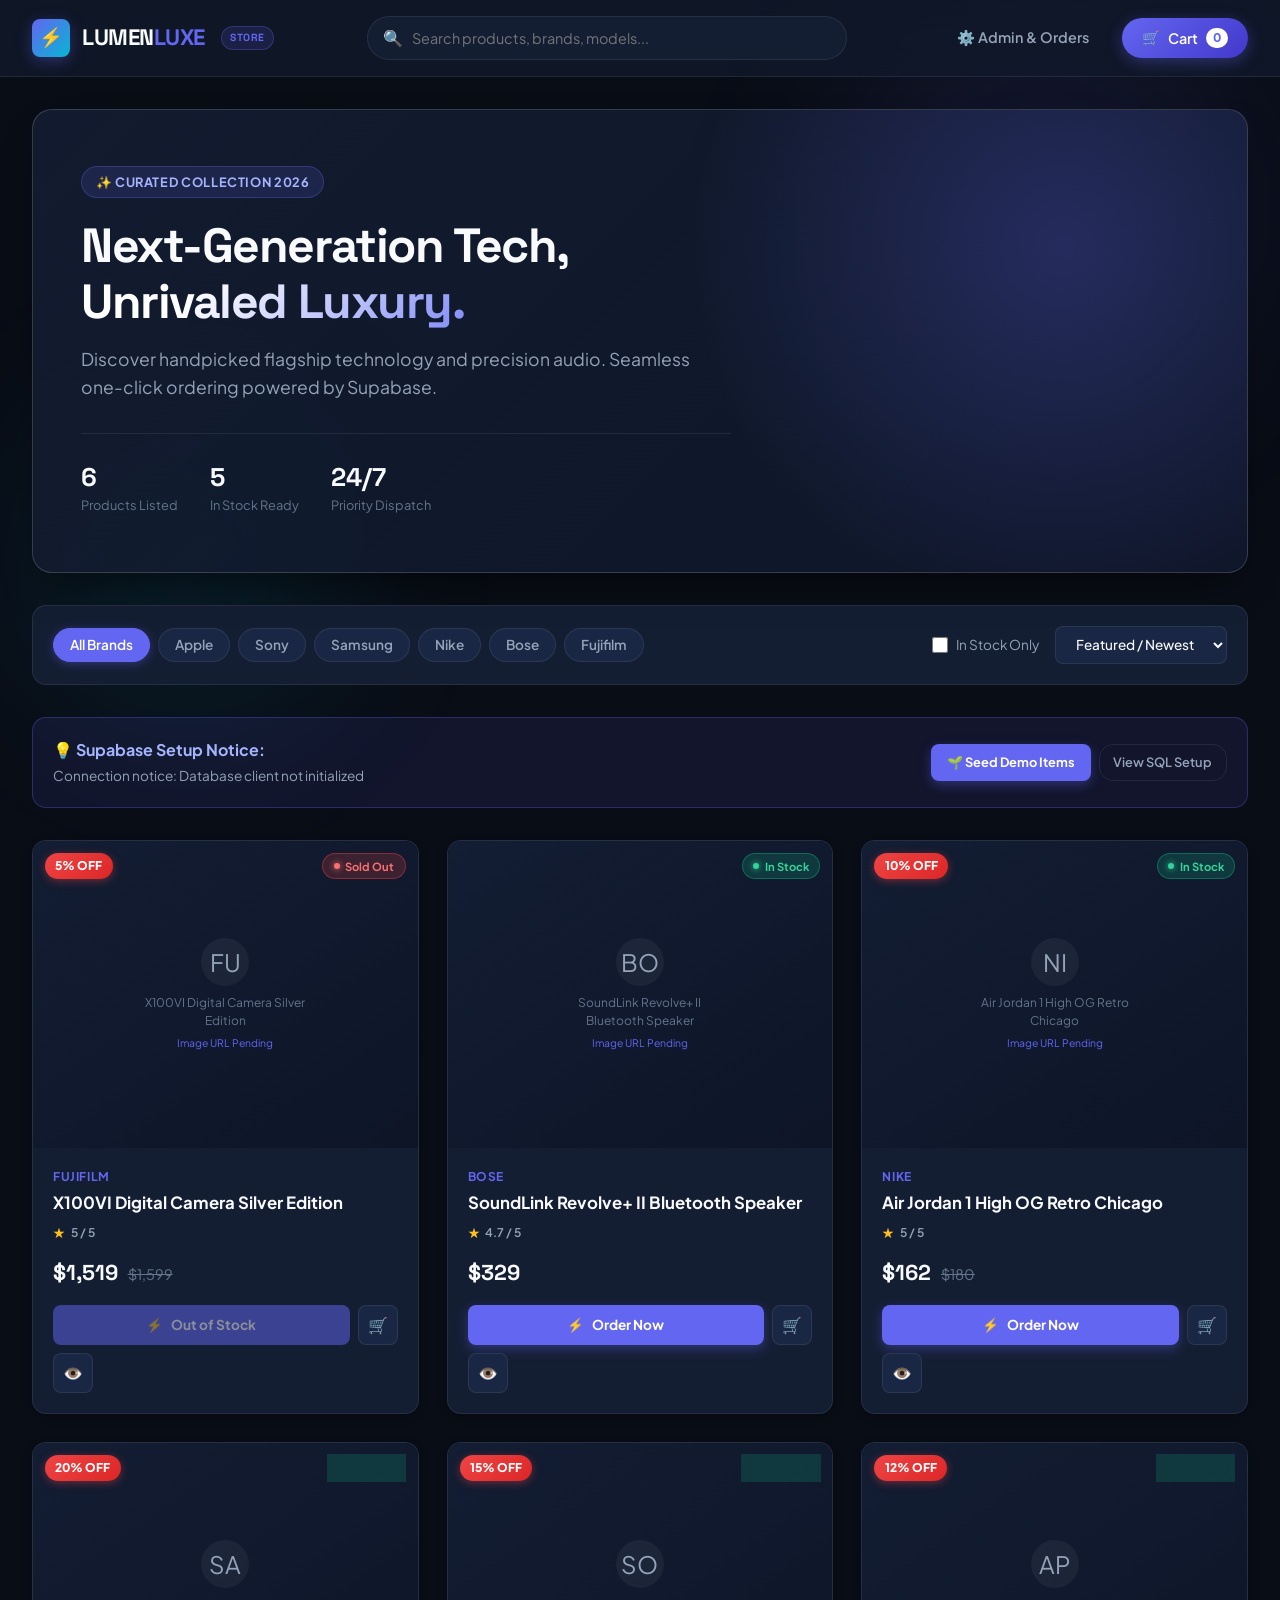
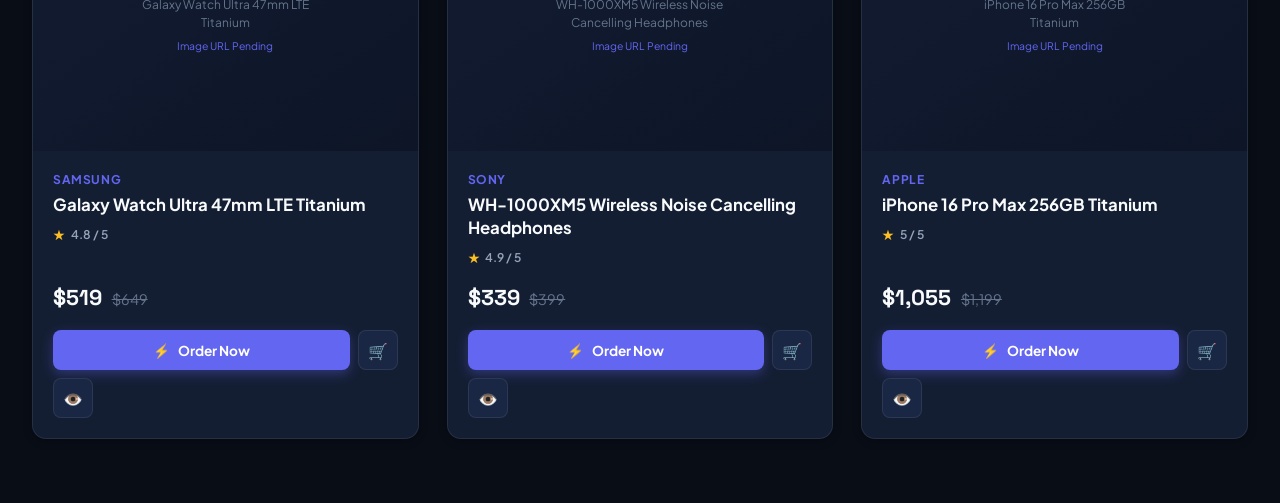
==== index.html @ a61d9be5 "complete" ====
<!DOCTYPE html>
<html lang="en">
<head>
  <meta charset="UTF-8">
  <meta name="viewport" content="width=device-width, initial-scale=1.0">
  <title>LUMEN LUXE | Premium Electronics & Curated Lifestyle</title>
  <meta name="description" content="Shop premium electronics, audio, and luxury lifestyle products with instant delivery and secure ordering.">
  
  <!-- Modern Font & Stylesheet -->
  <link rel="stylesheet" href="style.css">
  
  <!-- Supabase JS SDK (Official CDN v2) -->
  <script src="https://cdn.jsdelivr.net/npm/@supabase/supabase-js@2"></script>
</head>
<body>
  <!-- Ambient background glow elements -->
  <div class="ambient-glow-1"></div>
  <div class="ambient-glow-2"></div>

  <!-- Navigation Bar -->
  <header class="navbar">
    <div class="nav-container">
      <a href="index.html" class="brand-logo" id="brand-logo-link">
        <div class="brand-icon">⚡</div>
        <span>LUMEN<span style="color: var(--primary);">LUXE</span></span>
        <span class="brand-badge">STORE</span>
      </a>

      <!-- Real-time Live Search -->
      <div class="nav-search">
        <div class="search-input-wrapper">
          <span class="search-icon">🔍</span>
          <input 
            type="text" 
            id="searchInput" 
            class="search-input" 
            placeholder="Search products, brands, models..." 
            autocomplete="off"
          />
        </div>
      </div>

      <!-- Navigation Actions -->
      <div class="nav-actions">
        <a href="admin.html" class="nav-link" id="adminPortalLink" title="Product Management & Orders">
          <span>⚙️ Admin & Orders</span>
        </a>

        <!-- Cart Button -->
        <button class="cart-btn" id="openCartBtn" aria-label="View Shopping Cart">
          <span>🛒</span>
          <span>Cart</span>
          <span class="cart-badge" id="cartCount">0</span>
        </button>
      </div>
    </div>
  </header>

  <!-- Hero Section -->
  <section class="hero-section">
    <div class="hero-card">
      <div class="hero-content">
        <div class="hero-tag">
          <span>✨ Curated Collection 2026</span>
        </div>
        <h1 class="hero-title">
          Next-Generation Tech, <span>Unrivaled Luxury.</span>
        </h1>
        <p class="hero-subtitle">
          Discover handpicked flagship technology and precision audio. Seamless one-click ordering powered by Supabase.
        </p>

        <div class="hero-stats">
          <div class="stat-item">
            <span class="stat-number" id="totalProductsCount">--</span>
            <span class="stat-label">Products Listed</span>
          </div>
          <div class="stat-item">
            <span class="stat-number" id="inStockCount">--</span>
            <span class="stat-label">In Stock Ready</span>
          </div>
          <div class="stat-item">
            <span class="stat-number">24/7</span>
            <span class="stat-label">Priority Dispatch</span>
          </div>
        </div>
      </div>
    </div>
  </section>

  <!-- Main Storefront Catalog -->
  <main class="main-container">
    <!-- Filters & Sorting Bar -->
    <div class="filter-bar">
      <!-- Dynamic Brand Chips -->
      <div class="brand-chips" id="brandChipsContainer">
        <button class="chip-btn active" data-brand="all">All Brands</button>
      </div>

      <!-- Right Controls: Sort & Stock Toggle -->
      <div class="filter-controls">
        <label class="toggle-filter">
          <input type="checkbox" id="inStockOnlyCheckbox">
          <span>In Stock Only</span>
        </label>

        <select id="sortSelect" class="custom-select" aria-label="Sort products">
          <option value="featured">Featured / Newest</option>
          <option value="price-asc">Price: Low to High</option>
          <option value="price-desc">Price: High to Low</option>
          <option value="rating-desc">Highest Rated</option>
          <option value="discount-desc">Biggest Discount</option>
        </select>
      </div>
    </div>

    <!-- Database Connection / RLS Notification Banner (Hidden by default, shown if RLS needs config) -->
    <div id="dbAlertBanner" style="display: none; background: rgba(99, 102, 241, 0.1); border: 1px solid rgba(99, 102, 241, 0.3); border-radius: var(--radius-md); padding: 1.25rem; margin-bottom: 2rem; display: flex; align-items: center; justify-content: space-between; gap: 1rem;">
      <div>
        <strong style="color: #a5b4fc;">💡 Supabase Setup Notice:</strong>
        <p style="font-size: 0.85rem; color: var(--text-secondary); margin-top: 0.25rem;" id="dbAlertText">
          Connect your database tables or populate demo products in the Admin portal.
        </p>
      </div>
      <div style="display: flex; gap: 0.5rem;">
        <button onclick="seedDemoCatalog()" class="btn-primary" style="padding: 0.5rem 1rem; font-size: 0.8rem;">
          🌱 Seed Demo Items
        </button>
        <a href="admin.html#database" class="nav-link" style="border: 1px solid var(--border-subtle); padding: 0.5rem 0.85rem; font-size: 0.8rem;">
          View SQL Setup
        </a>
      </div>
    </div>

    <!-- Product Grid Container -->
    <section>
      <div class="products-grid" id="productsGrid">
        <!-- Loading Skeletons rendered by default -->
        <div class="product-card skeleton" style="height: 380px;"></div>
        <div class="product-card skeleton" style="height: 380px;"></div>
        <div class="product-card skeleton" style="height: 380px;"></div>
        <div class="product-card skeleton" style="height: 380px;"></div>
      </div>

      <!-- Empty State -->
      <div id="emptyCatalogState" style="display: none; text-align: center; padding: 4rem 1rem;">
        <div style="font-size: 3rem; margin-bottom: 1rem;">🔍</div>
        <h3 style="font-size: 1.3rem; margin-bottom: 0.5rem;">No products match your criteria</h3>
        <p style="color: var(--text-muted); max-width: 400px; margin: 0 auto 1.5rem auto;">
          Try adjusting your search terms, removing brand filters, or add new products in the Admin panel.
        </p>
        <button onclick="resetFilters()" class="btn-primary" style="margin: 0 auto;">Reset Filters</button>
      </div>
    </section>
  </main>

  <!-- ======================================================================
       ORDER MODAL (Direct 1-Click Purchase)
       Submits directly to public.order_table
       ====================================================================== -->
  <div class="modal-overlay" id="orderModal">
    <div class="modal-dialog">
      <div class="modal-header">
        <h2 class="modal-title">Place Your Order</h2>
        <button class="modal-close" onclick="closeOrderModal()">&times;</button>
      </div>

      <div class="modal-body">
        <!-- Product Summary in Modal -->
        <div class="order-product-preview" id="orderProductPreview">
          <img src="" alt="" class="preview-thumb" id="modalProductThumb">
          <div class="preview-details">
            <div style="font-size: 0.75rem; color: var(--primary); font-weight: 700; text-transform: uppercase;" id="modalProductBrand">Brand</div>
            <div class="preview-name" id="modalProductName">Product Name</div>
            <div class="preview-price" id="modalProductPrice">$0</div>
          </div>
        </div>

        <!-- Order Form Fields matching schema: product_id, user_name, address, number -->
        <form id="orderForm" onsubmit="handleOrderSubmit(event)">
          <input type="hidden" id="orderProductId">

          <div class="form-group">
            <label class="form-label" for="orderUserName">Full Name *</label>
            <input 
              type="text" 
              id="orderUserName" 
              class="form-control" 
              placeholder="e.g. Alexander Vance" 
              required
            >
          </div>

          <div class="form-group">
            <label class="form-label" for="orderNumber">Phone Number *</label>
            <input 
              type="tel" 
              id="orderNumber" 
              class="form-control" 
              placeholder="e.g. 9876543210 (digits only)" 
              pattern="[0-9]{8,15}"
              title="Please enter a valid phone number with digits only (8-15 digits)"
              required
            >
          </div>

          <div class="form-group">
            <label class="form-label" for="orderAddress">Delivery Address *</label>
            <textarea 
              id="orderAddress" 
              class="form-control" 
              placeholder="Street name, suite/apartment, city, postal code"
              required
            ></textarea>
          </div>

          <div style="font-size: 0.78rem; color: var(--text-muted); margin-bottom: 1rem; display: flex; align-items: center; gap: 0.4rem;">
            <span>🔒</span>
            <span>Your order details will be securely saved in Supabase <code>order_table</code>.</span>
          </div>

          <div class="modal-footer" style="padding-left: 0; padding-right: 0; background: transparent;">
            <button type="button" class="nav-link" onclick="closeOrderModal()">Cancel</button>
            <button type="submit" class="btn-primary" id="submitOrderBtn">
              <span id="submitOrderSpinner" style="display: none;">⏳ </span>
              <span>Confirm & Place Order</span>
            </button>
          </div>
        </form>
      </div>
    </div>
  </div>

  <!-- ======================================================================
       QUICK VIEW PRODUCT MODAL
       ====================================================================== -->
  <div class="modal-overlay" id="quickViewModal">
    <div class="modal-dialog" style="max-width: 600px;">
      <div class="modal-header">
        <h2 class="modal-title" id="qvTitle">Product Details</h2>
        <button class="modal-close" onclick="closeQuickView()">&times;</button>
      </div>
      <div class="modal-body" id="qvBody">
        <!-- Rendered dynamically -->
      </div>
    </div>
  </div>

  <!-- ======================================================================
       CART SLIDE-OVER DRAWER
       ====================================================================== -->
  <div class="cart-drawer-overlay" id="cartOverlay" onclick="handleOverlayClick(event)">
    <div class="cart-drawer">
      <div class="cart-drawer-header">
        <div style="display: flex; align-items: center; gap: 0.5rem;">
          <span style="font-size: 1.2rem;">🛒</span>
          <h2 style="font-family: var(--font-display); font-size: 1.15rem; font-weight: 700;">Shopping Bag</h2>
        </div>
        <button class="modal-close" onclick="closeCart()">&times;</button>
      </div>

      <div class="cart-items-list" id="cartItemsList">
        <!-- Cart Items loaded from LocalStorage -->
      </div>

      <div class="cart-drawer-footer">
        <div class="cart-summary-row">
          <span>Subtotal</span>
          <span id="cartSubtotal">$0.00</span>
        </div>
        <div class="cart-summary-row">
          <span>Shipping & Insurance</span>
          <span style="color: var(--success); font-weight: 600;">FREE</span>
        </div>
        <div class="cart-summary-row cart-total-row">
          <span>Estimated Total</span>
          <span id="cartTotal" style="color: var(--primary);">$0.00</span>
        </div>

        <button class="btn-primary" style="width: 100%; padding: 0.85rem;" id="checkoutBtn" onclick="checkoutFromCart()">
          Proceed to Order
        </button>
      </div>
    </div>
  </div>

  <!-- Scripts -->
  <script src="supabase-client.js"></script>
  <script>
    // Application State
    let allProducts = [];
    let selectedBrand = 'all';
    let searchQuery = '';
    let inStockOnly = false;
    let sortBy = 'featured';

    // Initialize on page load
    document.addEventListener('DOMContentLoaded', async () => {
      initEventListeners();
      updateCartUI();
      await loadProducts();
    });

    function initEventListeners() {
      // Live Search
      const searchInput = document.getElementById('searchInput');
      searchInput.addEventListener('input', (e) => {
        searchQuery = e.target.value.toLowerCase().trim();
        renderProducts();
      });

      // Stock Toggle
      document.getElementById('inStockOnlyCheckbox').addEventListener('change', (e) => {
        inStockOnly = e.target.checked;
        renderProducts();
      });

      // Sort Select
      document.getElementById('sortSelect').addEventListener('change', (e) => {
        sortBy = e.target.value;
        renderProducts();
      });

      // Cart Buttons
      document.getElementById('openCartBtn').addEventListener('click', openCart);

      // Listen for Cart updates
      window.addEventListener('cart-updated', () => {
        updateCartUI();
      });
    }

    // Load products from Supabase
    async function loadProducts() {
      const grid = document.getElementById('productsGrid');
      const dbAlert = document.getElementById('dbAlertBanner');

      try {
        const products = await ProductService.getAll();
        console.log(`Loaded ${products.length} products from Supabase`);

        if (products && products.length > 0) {
          allProducts = products;
          dbAlert.style.display = 'none';
        } else {
          // Empty DB: show gentle fallback demo data so the page looks gorgeous immediately
          console.warn('Database returned 0 products. Displaying sample products for preview.');
          allProducts = window.SAMPLE_PRODUCTS.map((p, idx) => ({ ...p, id: idx + 1 }));
          dbAlert.style.display = 'flex';
          document.getElementById('dbAlertText').textContent = 
            'Your Supabase product table is currently empty. Showing demo items. You can seed them permanently or add your own in the Admin portal!';
        }
      } catch (err) {
        console.error('Error fetching products from Supabase:', err);
        allProducts = window.SAMPLE_PRODUCTS.map((p, idx) => ({ ...p, id: idx + 1 }));
        
        dbAlert.style.display = 'flex';
        if (err.isRlsError) {
          document.getElementById('dbAlertText').innerHTML = 
            '<strong>Supabase RLS active:</strong> Public read policy needed. Check <a href="admin.html#database" style="color:var(--primary); text-decoration:underline;">Admin &gt; Database SQL</a> to run the 1-click script.';
        } else {
          document.getElementById('dbAlertText').textContent = 
            `Connection notice: ${err.message || 'Connecting with sample preview.'}`;
        }
      }

      // Update counters
      updateStats();
      renderBrandChips();
      renderProducts();
    }

    // Update Statistics in Hero
    function updateStats() {
      document.getElementById('totalProductsCount').textContent = allProducts.length;
      const inStock = allProducts.filter(p => p.is_avalaible).length;
      document.getElementById('inStockCount').textContent = inStock;
    }

    // Generate Dynamic Brand Filter Chips
    function renderBrandChips() {
      const container = document.getElementById('brandChipsContainer');
      const brands = ['all', ...new Set(allProducts.map(p => p.company_name).filter(Boolean))];

      container.innerHTML = brands.map(brand => `
        <button 
          class="chip-btn ${brand === selectedBrand ? 'active' : ''}" 
          data-brand="${brand}"
          onclick="selectBrand('${brand}')"
        >
          ${brand === 'all' ? 'All Brands' : brand}
        </button>
      `).join('');
    }

    function selectBrand(brand) {
      selectedBrand = brand;
      renderBrandChips();
      renderProducts();
    }

    function resetFilters() {
      selectedBrand = 'all';
      searchQuery = '';
      inStockOnly = false;
      document.getElementById('searchInput').value = '';
      document.getElementById('inStockOnlyCheckbox').checked = false;
      renderBrandChips();
      renderProducts();
    }

    // Filter and Sort Products
    function getFilteredProducts() {
      return allProducts.filter(product => {
        // Brand filter
        if (selectedBrand !== 'all' && product.company_name?.toLowerCase() !== selectedBrand.toLowerCase()) {
          return false;
        }
        // In-stock filter
        if (inStockOnly && !product.is_avalaible) {
          return false;
        }
        // Search query (product_name, company_name)
        if (searchQuery) {
          const matchName = product.product_name?.toLowerCase().includes(searchQuery);
          const matchBrand = product.company_name?.toLowerCase().includes(searchQuery);
          if (!matchName && !matchBrand) return false;
        }
        return true;
      }).sort((a, b) => {
        if (sortBy === 'price-asc') {
          return getFinalPrice(a) - getFinalPrice(b);
        }
        if (sortBy === 'price-desc') {
          return getFinalPrice(b) - getFinalPrice(a);
        }
        if (sortBy === 'rating-desc') {
          return parseFloat(b.rating || 0) - parseFloat(a.rating || 0);
        }
        if (sortBy === 'discount-desc') {
          return (b.disc || 0) - (a.disc || 0);
        }
        return (b.id || 0) - (a.id || 0);
      });
    }

    // Calculate final price with discount
    function getFinalPrice(product) {
      const amount = Number(product.amount) || 0;
      const discount = Number(product.disc) || 0;
      if (discount > 0) {
        return Math.round(amount - (amount * (discount / 100)));
      }
      return amount;
    }

    // Format currency
    function formatCurrency(num) {
      return '$' + Number(num).toLocaleString('en-US');
    }

    // Fallback Image Handler (for pending user URLs)
    function handleImgError(imgElement, brand, name) {
      const initials = (brand ? brand.slice(0, 2) : 'LU').toUpperCase();
      const parent = imgElement.parentElement;
      imgElement.style.display = 'none';

      let placeholder = parent.querySelector('.card-img-placeholder');
      if (!placeholder) {
        placeholder = document.createElement('div');
        placeholder.className = 'card-img-placeholder';
        placeholder.innerHTML = `
          <div class="placeholder-icon">${initials}</div>
          <div class="placeholder-label">${escapeHtml(name)}</div>
          <div style="font-size: 0.65rem; color: var(--primary); margin-top: 0.35rem;">Image URL Pending</div>
        `;
        parent.appendChild(placeholder);
      }
    }

    // Render Product Cards
    function renderProducts() {
      const grid = document.getElementById('productsGrid');
      const emptyState = document.getElementById('emptyCatalogState');
      const filtered = getFilteredProducts();

      if (filtered.length === 0) {
        grid.style.display = 'none';
        emptyState.style.display = 'block';
        return;
      }

      grid.style.display = 'grid';
      emptyState.style.display = 'none';

      grid.innerHTML = filtered.map(product => {
        const finalPrice = getFinalPrice(product);
        const hasDiscount = (product.disc || 0) > 0;
        const inStock = Boolean(product.is_avalaible);
        const rating = product.rating || '5';
        const hasImg = product.img_url && product.img_url.trim().length > 0;

        return `
          <article class="product-card" id="product-card-${product.id}">
            <!-- Media / Image Container -->
            <div class="card-media-wrapper">
              <div class="card-badges">
                ${hasDiscount ? `<span class="badge-discount">${product.disc}% OFF</span>` : '<span></span>'}
                <span class="badge-stock ${inStock ? 'in-stock' : 'out-stock'}">
                  <span class="stock-dot"></span>
                  ${inStock ? 'In Stock' : 'Sold Out'}
                </span>
              </div>

              ${hasImg ? `
                <img 
                  src="${escapeHtml(product.img_url)}" 
                  alt="${escapeHtml(product.product_name)}" 
                  class="card-img" 
                  loading="lazy"
                  onerror="handleImgError(this, '${escapeHtml(product.company_name)}', '${escapeHtml(product.product_name)}')"
                />
              ` : `
                <div class="card-img-placeholder">
                  <div class="placeholder-icon">${(product.company_name || 'LU').slice(0, 2).toUpperCase()}</div>
                  <div class="placeholder-label">${escapeHtml(product.product_name)}</div>
                  <div style="font-size: 0.65rem; color: var(--primary); margin-top: 0.35rem;">Image URL Pending</div>
                </div>
              `}
            </div>

            <!-- Details Body -->
            <div class="card-body">
              <div class="card-brand">${escapeHtml(product.company_name)}</div>
              <h3 class="card-title" title="${escapeHtml(product.product_name)}">${escapeHtml(product.product_name)}</h3>
              
              <div class="card-rating">
                <span>★</span>
                <span class="rating-text">${escapeHtml(rating)} / 5</span>
              </div>

              <div class="card-price-row">
                <span class="price-current">${formatCurrency(finalPrice)}</span>
                ${hasDiscount ? `<span class="price-original">${formatCurrency(product.amount)}</span>` : ''}
              </div>

              <div class="card-actions">
                <button 
                  class="btn-primary" 
                  onclick="openOrderModal(${product.id})"
                  ${!inStock ? 'disabled title="Currently unavailable"' : ''}
                >
                  <span>⚡</span>
                  <span>${inStock ? 'Order Now' : 'Out of Stock'}</span>
                </button>

                <button 
                  class="btn-icon-secondary" 
                  title="Add to Shopping Cart" 
                  onclick="addToCartAction(${product.id})"
                  ${!inStock ? 'disabled' : ''}
                >
                  🛒
                </button>

                <button 
                  class="btn-icon-secondary" 
                  title="View Specs & Details" 
                  onclick="openQuickView(${product.id})"
                >
                  👁️
                </button>
              </div>
            </div>
          </article>
        `;
      }).join('');
    }

    // Add to Cart Action
    function addToCartAction(productId) {
      const product = allProducts.find(p => p.id === productId);
      if (!product) return;

      CartService.addItem(product, 1);
      Toast.show(`Added "${product.product_name}" to your cart.`, 'success', 'Cart Updated');
    }

    // Open Order Modal for a single product
    function openOrderModal(productId) {
      const product = allProducts.find(p => p.id === productId);
      if (!product) return;

      document.getElementById('orderProductId').value = product.id;
      document.getElementById('modalProductName').textContent = product.product_name;
      document.getElementById('modalProductBrand').textContent = product.company_name;
      
      const finalPrice = getFinalPrice(product);
      document.getElementById('modalProductPrice').textContent = formatCurrency(finalPrice);

      const thumb = document.getElementById('modalProductThumb');
      if (product.img_url) {
        thumb.src = product.img_url;
        thumb.style.display = 'block';
        thumb.onerror = () => { thumb.style.display = 'none'; };
      } else {
        thumb.style.display = 'none';
      }

      document.getElementById('orderModal').classList.add('open');
      document.getElementById('orderUserName').focus();
    }

    function closeOrderModal() {
      document.getElementById('orderModal').classList.remove('open');
      document.getElementById('orderForm').reset();
    }

    // Submit Order to Supabase order_table
    async function handleOrderSubmit(e) {
      e.preventDefault();
      
      const submitBtn = document.getElementById('submitOrderBtn');
      const spinner = document.getElementById('submitOrderSpinner');
      
      const productId = document.getElementById('orderProductId').value;
      const userName = document.getElementById('orderUserName').value;
      const address = document.getElementById('orderAddress').value;
      const number = document.getElementById('orderNumber').value;

      submitBtn.disabled = true;
      spinner.style.display = 'inline';

      try {
        const orderData = {
          product_id: parseInt(productId, 10),
          user_name: userName,
          address: address,
          number: number ? parseInt(number, 10) : null
        };

        const result = await OrderService.create(orderData);
        console.log('Order created successfully in Supabase:', result);

        closeOrderModal();
        Toast.show(
          `Thank you ${userName}! Your order for Product #${productId} has been received.`, 
          'success', 
          'Order Confirmed 🎉'
        );
      } catch (err) {
        console.error('Failed to submit order to Supabase:', err);

        if (err.isRlsError) {
          Toast.show(
            'Row Level Security policy blocked order insertion. Please run the setup script in Admin &gt; Database SQL.', 
            'error', 
            'Database Policy Error'
          );
        } else if (err.code === '23505') {
          // Unique primary key conflict on product_id
          Toast.show(
            'This product ID already has an order recorded (schema primary key). Check Admin &gt; Orders.', 
            'warning', 
            'Order Record Exists'
          );
        } else {
          Toast.show(
            err.message || 'Failed to place order. Please verify your connection.', 
            'error', 
            'Submission Failed'
          );
        }
      } finally {
        submitBtn.disabled = false;
        spinner.style.display = 'none';
      }
    }

    // Quick View Modal
    function openQuickView(productId) {
      const product = allProducts.find(p => p.id === productId);
      if (!product) return;

      const finalPrice = getFinalPrice(product);
      const qvTitle = document.getElementById('qvTitle');
      const qvBody = document.getElementById('qvBody');

      qvTitle.textContent = product.product_name;
      qvBody.innerHTML = `
        <div style="display: flex; gap: 1.5rem; flex-direction: column;">
          <div style="width: 100%; height: 260px; background: #0b111e; border-radius: var(--radius-md); overflow: hidden; position: relative;">
            ${product.img_url ? `
              <img src="${escapeHtml(product.img_url)}" style="width: 100%; height: 100%; object-fit: contain;" onerror="this.style.display='none'">
            ` : `
              <div style="display: flex; height: 100%; align-items: center; justify-content: center; color: var(--text-muted);">Image URL pending</div>
            `}
          </div>

          <div>
            <div style="display: flex; justify-content: space-between; align-items: baseline; margin-bottom: 0.5rem;">
              <span style="font-size: 0.85rem; color: var(--primary); font-weight: 700; text-transform: uppercase;">
                ${escapeHtml(product.company_name)}
              </span>
              <span style="font-size: 0.85rem; color: #fbbf24;">★ ${escapeHtml(product.rating || '5')} Rating</span>
            </div>

            <div style="font-family: var(--font-display); font-size: 1.75rem; font-weight: 700; color: var(--text-primary); margin-bottom: 1rem;">
              ${formatCurrency(finalPrice)}
              ${product.disc > 0 ? `<span style="font-size: 1rem; color: var(--text-muted); text-decoration: line-through; margin-left: 0.5rem;">${formatCurrency(product.amount)}</span>` : ''}
            </div>

            <div style="background: var(--bg-surface-elevated); padding: 1rem; border-radius: var(--radius-sm); border: 1px solid var(--border-subtle); margin-bottom: 1.5rem;">
              <div style="font-size: 0.85rem; color: var(--text-secondary); margin-bottom: 0.4rem;">
                <strong>Availability:</strong> ${product.is_avalaible ? '<span style="color: var(--success);">In Stock (Immediate Dispatch)</span>' : '<span style="color: var(--danger);">Out of Stock</span>'}
              </div>
              <div style="font-size: 0.85rem; color: var(--text-secondary);">
                <strong>Product ID:</strong> #${product.id}
              </div>
            </div>

            <div style="display: flex; gap: 0.75rem;">
              <button 
                class="btn-primary" 
                style="flex: 1;" 
                onclick="closeQuickView(); openOrderModal(${product.id})"
                ${!product.is_avalaible ? 'disabled' : ''}
              >
                Order Now
              </button>
              <button 
                class="btn-icon-secondary" 
                style="padding: 0 1.25rem;" 
                onclick="addToCartAction(${product.id})"
                ${!product.is_avalaible ? 'disabled' : ''}
              >
                Add to Cart
              </button>
            </div>
          </div>
        </div>
      `;

      document.getElementById('quickViewModal').classList.add('open');
    }

    function closeQuickView() {
      document.getElementById('quickViewModal').classList.remove('open');
    }

    // Cart Drawer Controls
    function openCart() {
      renderCartItems();
      document.getElementById('cartOverlay').classList.add('open');
    }

    function closeCart() {
      document.getElementById('cartOverlay').classList.remove('open');
    }

    function handleOverlayClick(e) {
      if (e.target.id === 'cartOverlay') {
        closeCart();
      }
    }

    function updateCartUI() {
      const count = CartService.getCount();
      const badge = document.getElementById('cartCount');
      badge.textContent = count;
      renderCartItems();
    }

    function renderCartItems() {
      const list = document.getElementById('cartItemsList');
      const items = CartService.getItems();
      const total = CartService.getTotal();

      document.getElementById('cartSubtotal').textContent = formatCurrency(total);
      document.getElementById('cartTotal').textContent = formatCurrency(total);

      if (items.length === 0) {
        list.innerHTML = `
          <div style="text-align: center; padding: 3rem 1rem; color: var(--text-muted);">
            <div style="font-size: 2.5rem; margin-bottom: 0.5rem;">🛍️</div>
            <p>Your shopping bag is currently empty.</p>
          </div>
        `;
        document.getElementById('checkoutBtn').disabled = true;
        return;
      }

      document.getElementById('checkoutBtn').disabled = false;
      list.innerHTML = items.map(item => {
        const itemPrice = item.disc > 0 
          ? item.amount - (item.amount * (item.disc / 100))
          : item.amount;

        return `
          <div class="cart-item">
            ${item.img_url ? `
              <img src="${escapeHtml(item.img_url)}" class="cart-item-img" alt="" onerror="this.src='data:image/svg+xml,<svg xmlns=%22http://www.w3.org/2000/svg%22/>'">
            ` : `
              <div class="cart-item-img" style="display:flex;align-items:center;justify-content:center;color:var(--text-muted);font-size:0.7rem;">ITEM</div>
            `}
            <div class="cart-item-info">
              <div class="cart-item-name">${escapeHtml(item.product_name)}</div>
              <div class="cart-item-price">${formatCurrency(itemPrice)}</div>
              <div class="cart-qty-controls">
                <button class="qty-btn" onclick="CartService.updateQuantity(${item.id}, ${item.quantity - 1})">-</button>
                <span class="qty-count">${item.quantity}</span>
                <button class="qty-btn" onclick="CartService.updateQuantity(${item.id}, ${item.quantity + 1})">+</button>
              </div>
            </div>
            <button class="cart-item-remove" onclick="CartService.removeItem(${item.id})" title="Remove item">&times;</button>
          </div>
        `;
      }).join('');
    }

    // Checkout from Cart
    function checkoutFromCart() {
      const items = CartService.getItems();
      if (items.length === 0) return;

      closeCart();
      // Open order modal for first item
      openOrderModal(items[0].id);
    }

    // Seed Demo Catalog (helper action)
    async function seedDemoCatalog() {
      try {
        await ProductService.seedDemoData();
        Toast.show('Sample products successfully seeded into Supabase!', 'success', 'Catalog Seeded');
        await loadProducts();
      } catch (err) {
        console.error('Seeding error:', err);
        Toast.show(err.userFriendlyMessage || err.message, 'error', 'Seeding Error');
      }
    }

    // Utility: HTML escape
    function escapeHtml(str) {
      if (!str) return '';
      return String(str)
        .replace(/&/g, '&amp;')
        .replace(/</g, '&lt;')
        .replace(/>/g, '&gt;')
        .replace(/"/g, '&quot;')
        .replace(/'/g, '&#39;');
    }
  </script>
</body>
</html>
---- style.css ----
/* ==========================================================================
   LUMEN COMMERCE - MODERN LUXURY DESIGN SYSTEM
   ========================================================================== */

@import url('https://fonts.googleapis.com/css2?family=Plus+Jakarta+Sans:wght@300;400;500;600;700;800&family=Space+Grotesk:wght@500;700&display=swap');

:root {
  /* Color Palette - Midnight Slate & Cyber Indigo */
  --bg-primary: #090d16;
  --bg-secondary: #0f172a;
  --bg-surface: #141e33;
  --bg-surface-elevated: #1a2744;
  --bg-glass: rgba(18, 26, 44, 0.75);
  --bg-glass-hover: rgba(28, 40, 68, 0.85);

  --border-subtle: rgba(255, 255, 255, 0.08);
  --border-medium: rgba(255, 255, 255, 0.16);
  --border-focus: rgba(99, 102, 241, 0.5);

  --text-primary: #f8fafc;
  --text-secondary: #94a3b8;
  --text-muted: #64748b;
  --text-inverse: #090d16;

  /* Accent Colors */
  --primary: #6366f1;
  --primary-hover: #4f46e5;
  --primary-glow: rgba(99, 102, 241, 0.35);
  
  --accent-cyan: #06b6d4;
  --accent-cyan-glow: rgba(6, 182, 212, 0.35);

  --success: #10b981;
  --success-bg: rgba(16, 185, 129, 0.15);
  --warning: #f59e0b;
  --warning-bg: rgba(245, 158, 11, 0.15);
  --danger: #ef4444;
  --danger-bg: rgba(239, 68, 68, 0.15);

  /* Typography */
  --font-main: 'Plus Jakarta Sans', -apple-system, BlinkMacSystemFont, sans-serif;
  --font-display: 'Space Grotesk', var(--font-main);

  /* Elevation & Blur */
  --shadow-sm: 0 2px 8px rgba(0, 0, 0, 0.3);
  --shadow-md: 0 10px 25px -5px rgba(0, 0, 0, 0.4), 0 8px 10px -6px rgba(0, 0, 0, 0.3);
  --shadow-lg: 0 20px 40px -15px rgba(0, 0, 0, 0.6);
  --shadow-glow: 0 0 30px var(--primary-glow);
  --backdrop-blur: blur(16px);

  /* Radius & Transitions */
  --radius-sm: 8px;
  --radius-md: 14px;
  --radius-lg: 20px;
  --radius-full: 9999px;
  --transition: all 0.25s cubic-bezier(0.16, 1, 0.3, 1);
}

/* Base Reset & Core Styles */
*, *::before, *::after {
  box-sizing: border-box;
  margin: 0;
  padding: 0;
}

body {
  font-family: var(--font-main);
  background-color: var(--bg-primary);
  color: var(--text-primary);
  min-height: 100vh;
  line-height: 1.5;
  overflow-x: hidden;
  -webkit-font-smoothing: antialiased;
}

/* Background Ambient Glows */
.ambient-glow-1 {
  position: fixed;
  top: -10%;
  right: -5%;
  width: 600px;
  height: 600px;
  background: radial-gradient(circle, rgba(99, 102, 241, 0.15) 0%, rgba(99, 102, 241, 0) 70%);
  z-index: -1;
  pointer-events: none;
  filter: blur(60px);
}

.ambient-glow-2 {
  position: fixed;
  bottom: 10%;
  left: -5%;
  width: 500px;
  height: 500px;
  background: radial-gradient(circle, rgba(6, 182, 212, 0.12) 0%, rgba(6, 182, 212, 0) 70%);
  z-index: -1;
  pointer-events: none;
  filter: blur(60px);
}

a {
  color: inherit;
  text-decoration: none;
}

button, input, select, textarea {
  font-family: inherit;
  color: inherit;
  border: none;
  outline: none;
}

button {
  cursor: pointer;
  transition: var(--transition);
}

/* ==========================================================================
   NAVIGATION BAR
   ========================================================================== */
.navbar {
  position: sticky;
  top: 0;
  z-index: 100;
  background: var(--bg-glass);
  backdrop-filter: var(--backdrop-blur);
  -webkit-backdrop-filter: var(--backdrop-blur);
  border-bottom: 1px solid var(--border-subtle);
  padding: 1rem 2rem;
  transition: var(--transition);
}

.nav-container {
  max-width: 1360px;
  margin: 0 auto;
  display: flex;
  align-items: center;
  justify-content: space-between;
  gap: 1.5rem;
}

.brand-logo {
  display: flex;
  align-items: center;
  gap: 0.75rem;
  font-family: var(--font-display);
  font-size: 1.4rem;
  font-weight: 700;
  letter-spacing: -0.02em;
}

.brand-icon {
  width: 38px;
  height: 38px;
  border-radius: var(--radius-sm);
  background: linear-gradient(135deg, var(--primary) 0%, var(--accent-cyan) 100%);
  display: flex;
  align-items: center;
  justify-content: center;
  color: white;
  font-size: 1.2rem;
  box-shadow: 0 4px 15px var(--primary-glow);
}

.brand-badge {
  font-size: 0.65rem;
  padding: 0.2rem 0.5rem;
  border-radius: var(--radius-full);
  background: rgba(99, 102, 241, 0.15);
  color: var(--primary);
  border: 1px solid rgba(99, 102, 241, 0.3);
  text-transform: uppercase;
  font-weight: 700;
  letter-spacing: 0.05em;
  margin-left: 0.25rem;
}

.nav-search {
  flex: 1;
  max-width: 480px;
  position: relative;
}

.search-input-wrapper {
  position: relative;
  display: flex;
  align-items: center;
}

.search-icon {
  position: absolute;
  left: 1rem;
  color: var(--text-muted);
  pointer-events: none;
}

.search-input {
  width: 100%;
  padding: 0.75rem 1rem 0.75rem 2.8rem;
  background: var(--bg-surface);
  border: 1px solid var(--border-subtle);
  border-radius: var(--radius-full);
  font-size: 0.9rem;
  color: var(--text-primary);
  transition: var(--transition);
}

.search-input:focus {
  border-color: var(--border-focus);
  background: var(--bg-surface-elevated);
  box-shadow: 0 0 0 3px var(--primary-glow);
}

.nav-actions {
  display: flex;
  align-items: center;
  gap: 1rem;
}

.nav-link {
  display: flex;
  align-items: center;
  gap: 0.5rem;
  font-size: 0.9rem;
  font-weight: 600;
  color: var(--text-secondary);
  padding: 0.6rem 1rem;
  border-radius: var(--radius-md);
  transition: var(--transition);
  border: 1px solid transparent;
}

.nav-link:hover {
  color: var(--text-primary);
  background: var(--bg-surface);
  border-color: var(--border-subtle);
}

.nav-link.active {
  color: var(--primary);
  background: rgba(99, 102, 241, 0.1);
  border-color: rgba(99, 102, 241, 0.2);
}

.cart-btn {
  position: relative;
  display: flex;
  align-items: center;
  gap: 0.5rem;
  padding: 0.65rem 1.25rem;
  background: linear-gradient(135deg, var(--primary) 0%, #4338ca 100%);
  color: white;
  border-radius: var(--radius-full);
  font-weight: 600;
  font-size: 0.9rem;
  box-shadow: 0 4px 15px var(--primary-glow);
}

.cart-btn:hover {
  transform: translateY(-2px);
  box-shadow: 0 6px 20px var(--primary-glow);
}

.cart-badge {
  background: #ffffff;
  color: var(--primary);
  font-size: 0.75rem;
  font-weight: 800;
  padding: 0.15rem 0.45rem;
  border-radius: var(--radius-full);
}

/* ==========================================================================
   HERO BANNER
   ========================================================================== */
.hero-section {
  max-width: 1360px;
  margin: 2rem auto;
  padding: 0 2rem;
}

.hero-card {
  position: relative;
  border-radius: var(--radius-lg);
  padding: 3.5rem 3rem;
  background: linear-gradient(135deg, rgba(20, 30, 51, 0.85) 0%, rgba(15, 23, 42, 0.95) 100%);
  border: 1px solid var(--border-medium);
  box-shadow: var(--shadow-lg);
  overflow: hidden;
  display: flex;
  justify-content: space-between;
  align-items: center;
}

.hero-card::after {
  content: '';
  position: absolute;
  top: 0;
  right: 0;
  bottom: 0;
  width: 50%;
  background: radial-gradient(circle at 70% 30%, rgba(99, 102, 241, 0.25) 0%, transparent 70%);
  pointer-events: none;
}

.hero-content {
  max-width: 650px;
  position: relative;
  z-index: 2;
}

.hero-tag {
  display: inline-flex;
  align-items: center;
  gap: 0.5rem;
  padding: 0.35rem 0.85rem;
  background: rgba(99, 102, 241, 0.15);
  border: 1px solid rgba(99, 102, 241, 0.3);
  border-radius: var(--radius-full);
  color: #a5b4fc;
  font-size: 0.8rem;
  font-weight: 700;
  text-transform: uppercase;
  letter-spacing: 0.05em;
  margin-bottom: 1.25rem;
}

.hero-title {
  font-family: var(--font-display);
  font-size: 3rem;
  font-weight: 700;
  line-height: 1.15;
  letter-spacing: -0.03em;
  margin-bottom: 1rem;
}

.hero-title span {
  background: linear-gradient(135deg, #ffffff 30%, #818cf8 100%);
  -webkit-background-clip: text;
  -webkit-text-fill-color: transparent;
}

.hero-subtitle {
  font-size: 1.1rem;
  color: var(--text-secondary);
  line-height: 1.6;
  margin-bottom: 2rem;
}

.hero-stats {
  display: flex;
  gap: 2rem;
  padding-top: 1.5rem;
  border-top: 1px solid var(--border-subtle);
}

.stat-item {
  display: flex;
  flex-direction: column;
}

.stat-number {
  font-family: var(--font-display);
  font-size: 1.6rem;
  font-weight: 700;
  color: var(--text-primary);
}

.stat-label {
  font-size: 0.8rem;
  color: var(--text-muted);
}

/* ==========================================================================
   CATALOG FILTERS & TOOLBAR
   ========================================================================== */
.main-container {
  max-width: 1360px;
  margin: 0 auto;
  padding: 0 2rem 4rem 2rem;
}

.filter-bar {
  display: flex;
  flex-wrap: wrap;
  align-items: center;
  justify-content: space-between;
  gap: 1.25rem;
  margin-bottom: 2rem;
  padding: 1.25rem;
  background: var(--bg-surface);
  border: 1px solid var(--border-subtle);
  border-radius: var(--radius-md);
}

.brand-chips {
  display: flex;
  flex-wrap: wrap;
  align-items: center;
  gap: 0.5rem;
}

.chip-btn {
  padding: 0.45rem 1rem;
  border-radius: var(--radius-full);
  font-size: 0.85rem;
  font-weight: 600;
  background: var(--bg-surface-elevated);
  color: var(--text-secondary);
  border: 1px solid var(--border-subtle);
  transition: var(--transition);
}

.chip-btn:hover {
  color: var(--text-primary);
  border-color: var(--border-medium);
}

.chip-btn.active {
  background: var(--primary);
  color: white;
  border-color: var(--primary);
  box-shadow: 0 2px 10px var(--primary-glow);
}

.filter-controls {
  display: flex;
  align-items: center;
  gap: 1rem;
}

.custom-select {
  padding: 0.55rem 1rem;
  background: var(--bg-surface-elevated);
  border: 1px solid var(--border-subtle);
  border-radius: var(--radius-sm);
  color: var(--text-primary);
  font-size: 0.85rem;
  font-weight: 500;
  cursor: pointer;
  transition: var(--transition);
}

.custom-select:focus {
  border-color: var(--border-focus);
}

.toggle-filter {
  display: flex;
  align-items: center;
  gap: 0.5rem;
  font-size: 0.85rem;
  color: var(--text-secondary);
  cursor: pointer;
  user-select: none;
}

.toggle-filter input {
  accent-color: var(--primary);
  width: 16px;
  height: 16px;
  cursor: pointer;
}

/* ==========================================================================
   PRODUCT GRID & CARDS
   ========================================================================== */
.products-grid {
  display: grid;
  grid-template-columns: repeat(auto-fill, minmax(290px, 1fr));
  gap: 1.75rem;
}

.product-card {
  position: relative;
  background: var(--bg-surface);
  border: 1px solid var(--border-subtle);
  border-radius: var(--radius-md);
  overflow: hidden;
  display: flex;
  flex-direction: column;
  transition: var(--transition);
  box-shadow: var(--shadow-sm);
}

.product-card:hover {
  transform: translateY(-6px);
  border-color: var(--border-medium);
  box-shadow: var(--shadow-md);
}

/* Product Media & Badges */
.card-media-wrapper {
  position: relative;
  width: 100%;
  padding-top: 80%; /* 4:3 Aspect Ratio */
  background: #0d1322;
  overflow: hidden;
}

.card-img {
  position: absolute;
  top: 0;
  left: 0;
  width: 100%;
  height: 100%;
  object-fit: cover;
  transition: transform 0.4s ease;
}

.product-card:hover .card-img {
  transform: scale(1.05);
}

/* Fallback placeholder when img_url is empty or failed */
.card-img-placeholder {
  position: absolute;
  top: 0;
  left: 0;
  width: 100%;
  height: 100%;
  display: flex;
  flex-direction: column;
  align-items: center;
  justify-content: center;
  background: linear-gradient(145deg, #131d33 0%, #0d1527 100%);
  color: var(--text-muted);
  padding: 1.5rem;
  text-align: center;
}

.placeholder-icon {
  width: 48px;
  height: 48px;
  border-radius: var(--radius-full);
  background: rgba(255, 255, 255, 0.05);
  display: flex;
  align-items: center;
  justify-content: center;
  font-size: 1.5rem;
  margin-bottom: 0.5rem;
  color: var(--text-secondary);
}

.placeholder-label {
  font-size: 0.75rem;
  color: var(--text-muted);
  max-width: 180px;
}

.card-badges {
  position: absolute;
  top: 0.75rem;
  left: 0.75rem;
  right: 0.75rem;
  display: flex;
  justify-content: space-between;
  align-items: center;
  z-index: 5;
  pointer-events: none;
}

.badge-discount {
  padding: 0.25rem 0.65rem;
  background: linear-gradient(135deg, #ef4444 0%, #dc2626 100%);
  color: white;
  font-size: 0.75rem;
  font-weight: 800;
  border-radius: var(--radius-full);
  box-shadow: 0 2px 8px rgba(239, 68, 68, 0.4);
}

.badge-stock {
  display: inline-flex;
  align-items: center;
  gap: 0.35rem;
  padding: 0.25rem 0.65rem;
  font-size: 0.7rem;
  font-weight: 700;
  border-radius: var(--radius-full);
  backdrop-filter: blur(8px);
}

.badge-stock.in-stock {
  background: rgba(16, 185, 129, 0.2);
  color: #34d399;
  border: 1px solid rgba(16, 185, 129, 0.4);
}

.badge-stock.out-stock {
  background: rgba(239, 68, 68, 0.2);
  color: #f87171;
  border: 1px solid rgba(239, 68, 68, 0.4);
}

.stock-dot {
  width: 6px;
  height: 6px;
  border-radius: 50%;
  background: currentColor;
  box-shadow: 0 0 6px currentColor;
}

/* Card Content Details */
.card-body {
  padding: 1.25rem;
  display: flex;
  flex-direction: column;
  flex: 1;
}

.card-brand {
  font-size: 0.75rem;
  font-weight: 700;
  color: var(--primary);
  text-transform: uppercase;
  letter-spacing: 0.05em;
  margin-bottom: 0.35rem;
}

.card-title {
  font-size: 1.05rem;
  font-weight: 700;
  line-height: 1.35;
  color: var(--text-primary);
  margin-bottom: 0.5rem;
  display: -webkit-box;
  -webkit-line-clamp: 2;
  -webkit-box-orient: vertical;
  overflow: hidden;
}

.card-rating {
  display: flex;
  align-items: center;
  gap: 0.35rem;
  font-size: 0.85rem;
  color: #fbbf24;
  margin-bottom: 0.85rem;
}

.rating-text {
  color: var(--text-secondary);
  font-size: 0.75rem;
  font-weight: 600;
}

/* Pricing Layout */
.card-price-row {
  display: flex;
  align-items: baseline;
  gap: 0.6rem;
  margin-top: auto;
  margin-bottom: 1rem;
}

.price-current {
  font-family: var(--font-display);
  font-size: 1.35rem;
  font-weight: 700;
  color: var(--text-primary);
}

.price-original {
  font-size: 0.9rem;
  color: var(--text-muted);
  text-decoration: line-through;
}

/* Card Action Buttons */
.card-actions {
  display: grid;
  grid-template-columns: 1fr auto;
  gap: 0.5rem;
}

.btn-primary {
  display: flex;
  align-items: center;
  justify-content: center;
  gap: 0.5rem;
  padding: 0.7rem 1.2rem;
  background: var(--primary);
  color: white;
  font-size: 0.85rem;
  font-weight: 700;
  border-radius: var(--radius-sm);
  box-shadow: 0 4px 12px var(--primary-glow);
  transition: var(--transition);
}

.btn-primary:hover {
  background: var(--primary-hover);
  transform: translateY(-1px);
}

.btn-primary:disabled {
  opacity: 0.5;
  cursor: not-allowed;
  transform: none;
  box-shadow: none;
}

.btn-icon-secondary {
  width: 40px;
  height: 40px;
  display: flex;
  align-items: center;
  justify-content: center;
  background: var(--bg-surface-elevated);
  border: 1px solid var(--border-subtle);
  border-radius: var(--radius-sm);
  color: var(--text-secondary);
  font-size: 1rem;
  transition: var(--transition);
}

.btn-icon-secondary:hover {
  color: var(--text-primary);
  border-color: var(--border-medium);
  background: rgba(255, 255, 255, 0.08);
}

/* ==========================================================================
   MODAL DIALOGS (ORDER MODAL & PRODUCT EDIT)
   ========================================================================== */
.modal-overlay {
  position: fixed;
  inset: 0;
  background: rgba(4, 7, 13, 0.75);
  backdrop-filter: blur(8px);
  -webkit-backdrop-filter: blur(8px);
  z-index: 200;
  display: flex;
  align-items: center;
  justify-content: center;
  padding: 1.5rem;
  opacity: 0;
  visibility: hidden;
  transition: opacity 0.25s ease, visibility 0.25s ease;
}

.modal-overlay.open {
  opacity: 1;
  visibility: visible;
}

.modal-dialog {
  background: var(--bg-surface);
  border: 1px solid var(--border-medium);
  border-radius: var(--radius-lg);
  max-width: 520px;
  width: 100%;
  box-shadow: var(--shadow-lg);
  overflow: hidden;
  transform: scale(0.95);
  transition: transform 0.25s cubic-bezier(0.16, 1, 0.3, 1);
}

.modal-overlay.open .modal-dialog {
  transform: scale(1);
}

.modal-header {
  padding: 1.25rem 1.5rem;
  display: flex;
  align-items: center;
  justify-content: space-between;
  border-bottom: 1px solid var(--border-subtle);
}

.modal-title {
  font-family: var(--font-display);
  font-size: 1.2rem;
  font-weight: 700;
}

.modal-close {
  background: transparent;
  color: var(--text-muted);
  font-size: 1.5rem;
  line-height: 1;
  padding: 0.2rem;
}

.modal-close:hover {
  color: var(--text-primary);
}

.modal-body {
  padding: 1.5rem;
}

/* Order Summary Box inside Modal */
.order-product-preview {
  display: flex;
  gap: 1rem;
  padding: 1rem;
  background: var(--bg-surface-elevated);
  border: 1px solid var(--border-subtle);
  border-radius: var(--radius-md);
  margin-bottom: 1.5rem;
  align-items: center;
}

.preview-thumb {
  width: 60px;
  height: 60px;
  border-radius: var(--radius-sm);
  object-fit: cover;
  background: var(--bg-primary);
}

.preview-details {
  flex: 1;
}

.preview-name {
  font-weight: 700;
  font-size: 0.95rem;
  color: var(--text-primary);
}

.preview-price {
  font-family: var(--font-display);
  font-weight: 700;
  color: var(--primary);
  font-size: 1.1rem;
}

/* Form Groups */
.form-group {
  margin-bottom: 1.15rem;
}

.form-label {
  display: block;
  font-size: 0.85rem;
  font-weight: 600;
  color: var(--text-secondary);
  margin-bottom: 0.4rem;
}

.form-control {
  width: 100%;
  padding: 0.75rem 1rem;
  background: var(--bg-primary);
  border: 1px solid var(--border-subtle);
  border-radius: var(--radius-sm);
  font-size: 0.9rem;
  color: var(--text-primary);
  transition: var(--transition);
}

.form-control:focus {
  border-color: var(--border-focus);
  box-shadow: 0 0 0 3px var(--primary-glow);
}

textarea.form-control {
  resize: vertical;
  min-height: 80px;
}

.modal-footer {
  padding: 1.25rem 1.5rem;
  background: rgba(0, 0, 0, 0.2);
  border-top: 1px solid var(--border-subtle);
  display: flex;
  justify-content: flex-end;
  gap: 0.75rem;
}

/* ==========================================================================
   CART SLIDE-OVER DRAWER
   ========================================================================== */
.cart-drawer-overlay {
  position: fixed;
  inset: 0;
  background: rgba(0, 0, 0, 0.6);
  backdrop-filter: blur(4px);
  z-index: 150;
  opacity: 0;
  visibility: hidden;
  transition: opacity 0.3s ease, visibility 0.3s ease;
}

.cart-drawer-overlay.open {
  opacity: 1;
  visibility: visible;
}

.cart-drawer {
  position: fixed;
  top: 0;
  right: 0;
  bottom: 0;
  width: 100%;
  max-width: 440px;
  background: var(--bg-surface);
  border-left: 1px solid var(--border-medium);
  box-shadow: var(--shadow-lg);
  z-index: 160;
  transform: translateX(100%);
  transition: transform 0.3s cubic-bezier(0.16, 1, 0.3, 1);
  display: flex;
  flex-direction: column;
}

.cart-drawer-overlay.open .cart-drawer {
  transform: translateX(0);
}

.cart-drawer-header {
  padding: 1.25rem 1.5rem;
  display: flex;
  align-items: center;
  justify-content: space-between;
  border-bottom: 1px solid var(--border-subtle);
}

.cart-items-list {
  flex: 1;
  overflow-y: auto;
  padding: 1.5rem;
  display: flex;
  flex-direction: column;
  gap: 1rem;
}

.cart-item {
  display: flex;
  gap: 1rem;
  padding: 1rem;
  background: var(--bg-surface-elevated);
  border: 1px solid var(--border-subtle);
  border-radius: var(--radius-md);
  align-items: center;
}

.cart-item-img {
  width: 64px;
  height: 64px;
  border-radius: var(--radius-sm);
  object-fit: cover;
  background: #000;
}

.cart-item-info {
  flex: 1;
}

.cart-item-name {
  font-size: 0.9rem;
  font-weight: 700;
  color: var(--text-primary);
  margin-bottom: 0.25rem;
}

.cart-item-price {
  font-family: var(--font-display);
  font-size: 0.95rem;
  font-weight: 700;
  color: var(--primary);
}

.cart-qty-controls {
  display: flex;
  align-items: center;
  gap: 0.5rem;
  margin-top: 0.4rem;
}

.qty-btn {
  width: 26px;
  height: 26px;
  border-radius: var(--radius-sm);
  background: var(--bg-surface);
  border: 1px solid var(--border-subtle);
  display: flex;
  align-items: center;
  justify-content: center;
  font-size: 0.85rem;
  color: var(--text-primary);
}

.qty-btn:hover {
  background: var(--primary);
  border-color: var(--primary);
}

.qty-count {
  font-size: 0.85rem;
  font-weight: 700;
  min-width: 20px;
  text-align: center;
}

.cart-item-remove {
  color: var(--text-muted);
  background: transparent;
  padding: 0.25rem;
}

.cart-item-remove:hover {
  color: var(--danger);
}

.cart-drawer-footer {
  padding: 1.5rem;
  border-top: 1px solid var(--border-subtle);
  background: var(--bg-surface-elevated);
}

.cart-summary-row {
  display: flex;
  justify-content: space-between;
  margin-bottom: 0.75rem;
  font-size: 0.9rem;
  color: var(--text-secondary);
}

.cart-total-row {
  font-size: 1.15rem;
  font-weight: 700;
  color: var(--text-primary);
  border-top: 1px solid var(--border-subtle);
  padding-top: 0.75rem;
  margin-bottom: 1.25rem;
}

/* ==========================================================================
   ADMIN PAGE & DASHBOARD STYLES
   ========================================================================== */
.admin-header {
  margin-bottom: 2rem;
}

.admin-title-row {
  display: flex;
  flex-wrap: wrap;
  align-items: center;
  justify-content: space-between;
  gap: 1rem;
  margin-bottom: 1.5rem;
}

.admin-stats-grid {
  display: grid;
  grid-template-columns: repeat(auto-fit, minmax(220px, 1fr));
  gap: 1.25rem;
  margin-bottom: 2rem;
}

.stat-card {
  padding: 1.25rem;
  background: var(--bg-surface);
  border: 1px solid var(--border-subtle);
  border-radius: var(--radius-md);
  display: flex;
  align-items: center;
  gap: 1rem;
}

.stat-card-icon {
  width: 48px;
  height: 48px;
  border-radius: var(--radius-sm);
  background: rgba(99, 102, 241, 0.15);
  color: var(--primary);
  display: flex;
  align-items: center;
  justify-content: center;
  font-size: 1.4rem;
}

.stat-card-info {
  display: flex;
  flex-direction: column;
}

.stat-card-val {
  font-family: var(--font-display);
  font-size: 1.5rem;
  font-weight: 700;
}

.stat-card-lbl {
  font-size: 0.8rem;
  color: var(--text-muted);
}

/* Tabs */
.admin-tabs {
  display: flex;
  gap: 0.5rem;
  border-bottom: 1px solid var(--border-subtle);
  margin-bottom: 2rem;
}

.tab-btn {
  padding: 0.85rem 1.5rem;
  background: transparent;
  color: var(--text-secondary);
  font-weight: 600;
  font-size: 0.95rem;
  border-bottom: 2px solid transparent;
  transition: var(--transition);
}

.tab-btn:hover {
  color: var(--text-primary);
}

.tab-btn.active {
  color: var(--primary);
  border-bottom-color: var(--primary);
}

/* Admin Table */
.table-responsive {
  width: 100%;
  overflow-x: auto;
  background: var(--bg-surface);
  border: 1px solid var(--border-subtle);
  border-radius: var(--radius-md);
}

.admin-table {
  width: 100%;
  border-collapse: collapse;
  text-align: left;
  font-size: 0.9rem;
}

.admin-table th {
  background: var(--bg-surface-elevated);
  padding: 1rem 1.25rem;
  color: var(--text-muted);
  font-weight: 600;
  font-size: 0.8rem;
  text-transform: uppercase;
  letter-spacing: 0.05em;
  border-bottom: 1px solid var(--border-subtle);
}

.admin-table td {
  padding: 1rem 1.25rem;
  border-bottom: 1px solid var(--border-subtle);
  color: var(--text-secondary);
}

.admin-table tr:last-child td {
  border-bottom: none;
}

.admin-table tr:hover td {
  background: rgba(255, 255, 255, 0.02);
  color: var(--text-primary);
}

.table-product-cell {
  display: flex;
  align-items: center;
  gap: 0.75rem;
}

.table-thumb {
  width: 44px;
  height: 44px;
  border-radius: var(--radius-sm);
  object-fit: cover;
  background: #000;
}

/* Database SQL helper box */
.sql-helper-box {
  background: var(--bg-surface);
  border: 1px solid var(--border-medium);
  border-radius: var(--radius-lg);
  padding: 2rem;
  margin-top: 2rem;
}

.code-block-wrapper {
  position: relative;
  margin: 1rem 0;
}

.code-block {
  background: #05080e;
  border: 1px solid var(--border-subtle);
  border-radius: var(--radius-sm);
  padding: 1.25rem;
  font-family: 'Courier New', Courier, monospace;
  font-size: 0.85rem;
  color: #38bdf8;
  overflow-x: auto;
  line-height: 1.6;
}

.copy-code-btn {
  position: absolute;
  top: 0.75rem;
  right: 0.75rem;
  padding: 0.35rem 0.75rem;
  background: var(--bg-surface-elevated);
  border: 1px solid var(--border-subtle);
  border-radius: var(--radius-sm);
  font-size: 0.75rem;
  color: var(--text-secondary);
}

.copy-code-btn:hover {
  color: white;
  background: var(--primary);
}

/* ==========================================================================
   TOAST NOTIFICATIONS
   ========================================================================== */
.toast-container {
  position: fixed;
  bottom: 2rem;
  right: 2rem;
  z-index: 999;
  display: flex;
  flex-direction: column;
  gap: 0.75rem;
  pointer-events: none;
}

.toast {
  pointer-events: auto;
  display: flex;
  align-items: center;
  gap: 0.75rem;
  padding: 1rem 1.25rem;
  background: var(--bg-surface-elevated);
  border: 1px solid var(--border-medium);
  border-radius: var(--radius-md);
  box-shadow: var(--shadow-lg);
  color: var(--text-primary);
  min-width: 300px;
  max-width: 420px;
  transform: translateY(20px);
  opacity: 0;
  transition: transform 0.3s ease, opacity 0.3s ease;
}

.toast.toast-show {
  transform: translateY(0);
  opacity: 1;
}

.toast-icon {
  font-weight: bold;
  font-size: 1.1rem;
}

.toast-success .toast-icon { color: var(--success); }
.toast-error .toast-icon { color: var(--danger); }
.toast-warning .toast-icon { color: var(--warning); }
.toast-info .toast-icon { color: var(--accent-cyan); }

.toast-content {
  flex: 1;
}

.toast-title {
  font-weight: 700;
  font-size: 0.85rem;
}

.toast-message {
  font-size: 0.8rem;
  color: var(--text-secondary);
}

.toast-close {
  background: transparent;
  color: var(--text-muted);
  font-size: 1.2rem;
}

/* Loading skeletons */
.skeleton {
  background: linear-gradient(90deg, #141e33 25%, #1c2a47 50%, #141e33 75%);
  background-size: 200% 100%;
  animation: skeleton-loading 1.5s infinite;
  border-radius: var(--radius-sm);
}

@keyframes skeleton-loading {
  0% { background-position: 200% 0; }
  100% { background-position: -200% 0; }
}

/* ==========================================================================
   RESPONSIVE MEDIA QUERIES
   ========================================================================== */
@media (max-width: 900px) {
  .hero-card {
    flex-direction: column;
    padding: 2.5rem 1.75rem;
    text-align: left;
  }
  .hero-title {
    font-size: 2.2rem;
  }
  .hero-stats {
    flex-wrap: wrap;
    gap: 1.25rem;
  }
}

@media (max-width: 640px) {
  .navbar {
    padding: 0.75rem 1rem;
  }
  .nav-container {
    flex-wrap: wrap;
  }
  .nav-search {
    order: 3;
    max-width: 100%;
    width: 100%;
  }
  .hero-section, .main-container {
    padding: 0 1rem;
  }
  .products-grid {
    grid-template-columns: 1fr;
  }
  .modal-dialog {
    margin: 1rem;
  }
  .cart-drawer {
    max-width: 100%;
  }
}
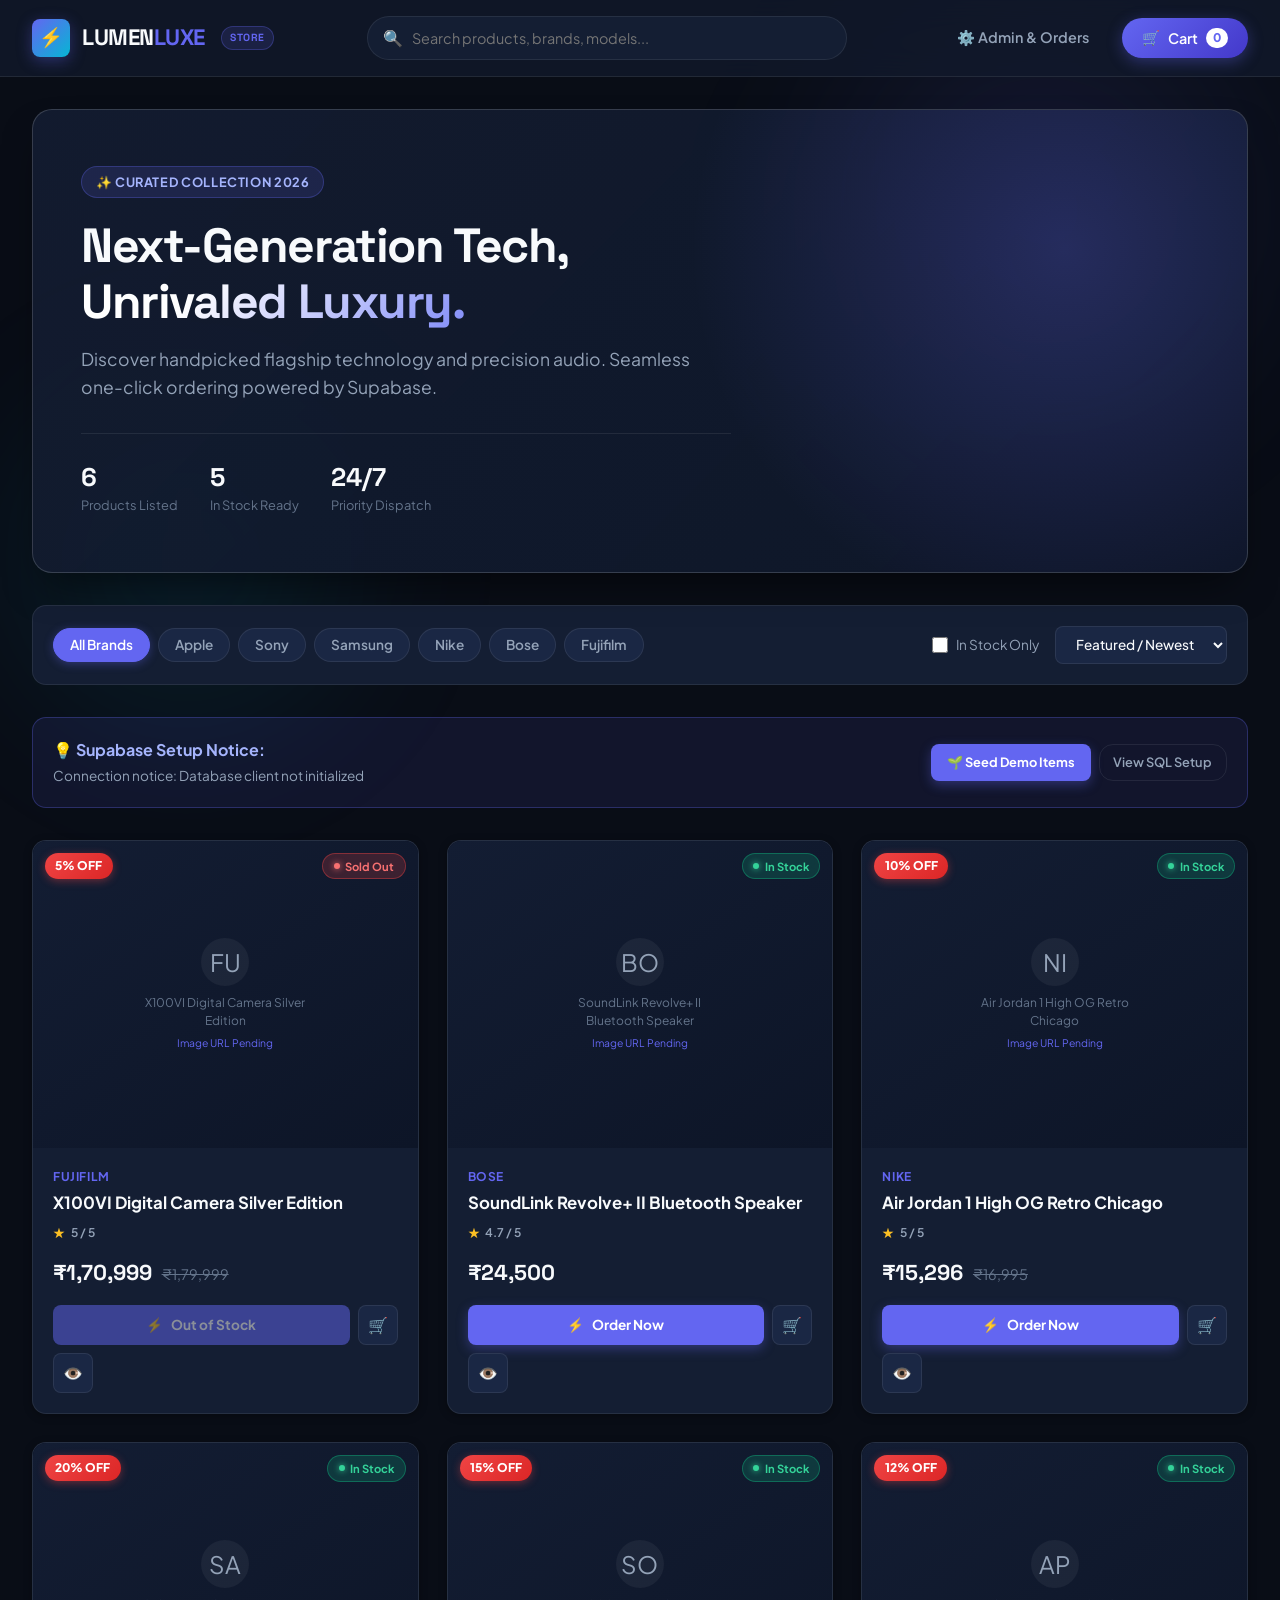
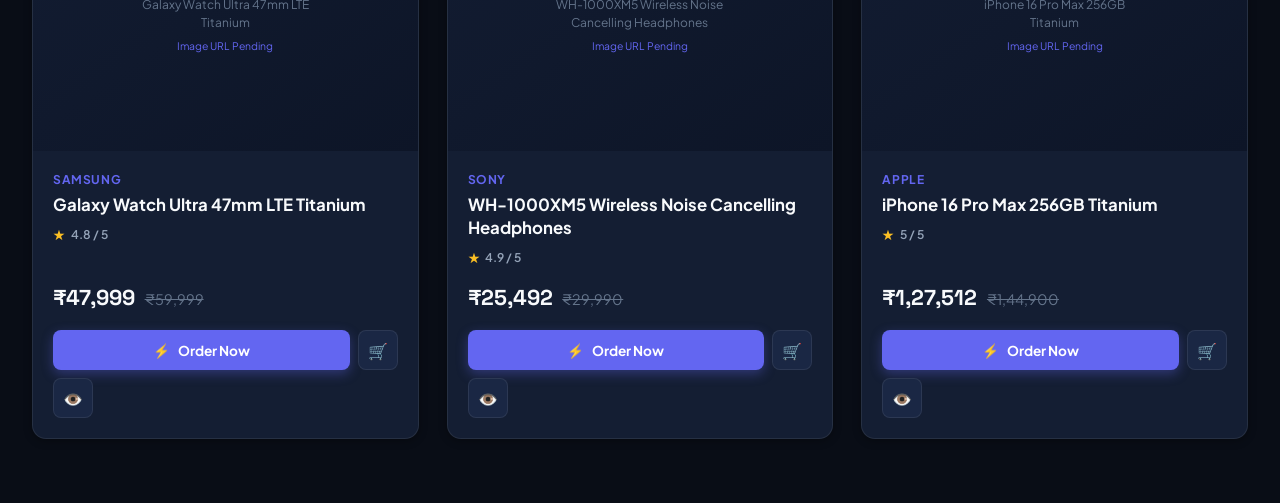
==== commit 0d3cad32: "change amount into rupees" ====
--- a/index.html
+++ b/index.html
@@ -172,7 +172,7 @@
           <div class="preview-details">
             <div style="font-size: 0.75rem; color: var(--primary); font-weight: 700; text-transform: uppercase;" id="modalProductBrand">Brand</div>
             <div class="preview-name" id="modalProductName">Product Name</div>
-            <div class="preview-price" id="modalProductPrice">$0</div>
+            <div class="preview-price" id="modalProductPrice">₹0</div>
           </div>
         </div>
 
@@ -266,7 +266,7 @@
       <div class="cart-drawer-footer">
         <div class="cart-summary-row">
           <span>Subtotal</span>
-          <span id="cartSubtotal">$0.00</span>
+          <span id="cartSubtotal">₹0</span>
         </div>
         <div class="cart-summary-row">
           <span>Shipping & Insurance</span>
@@ -274,7 +274,7 @@
         </div>
         <div class="cart-summary-row cart-total-row">
           <span>Estimated Total</span>
-          <span id="cartTotal" style="color: var(--primary);">$0.00</span>
+          <span id="cartTotal" style="color: var(--primary);">₹0</span>
         </div>
 
         <button class="btn-primary" style="width: 100%; padding: 0.85rem;" id="checkoutBtn" onclick="checkoutFromCart()">
@@ -454,9 +454,9 @@
       return amount;
     }
 
-    // Format currency
+    // Format currency in Indian Rupees (₹)
     function formatCurrency(num) {
-      return '$' + Number(num).toLocaleString('en-US');
+      return '₹' + Number(num).toLocaleString('en-IN');
     }
 
     // Fallback Image Handler (for pending user URLs)
